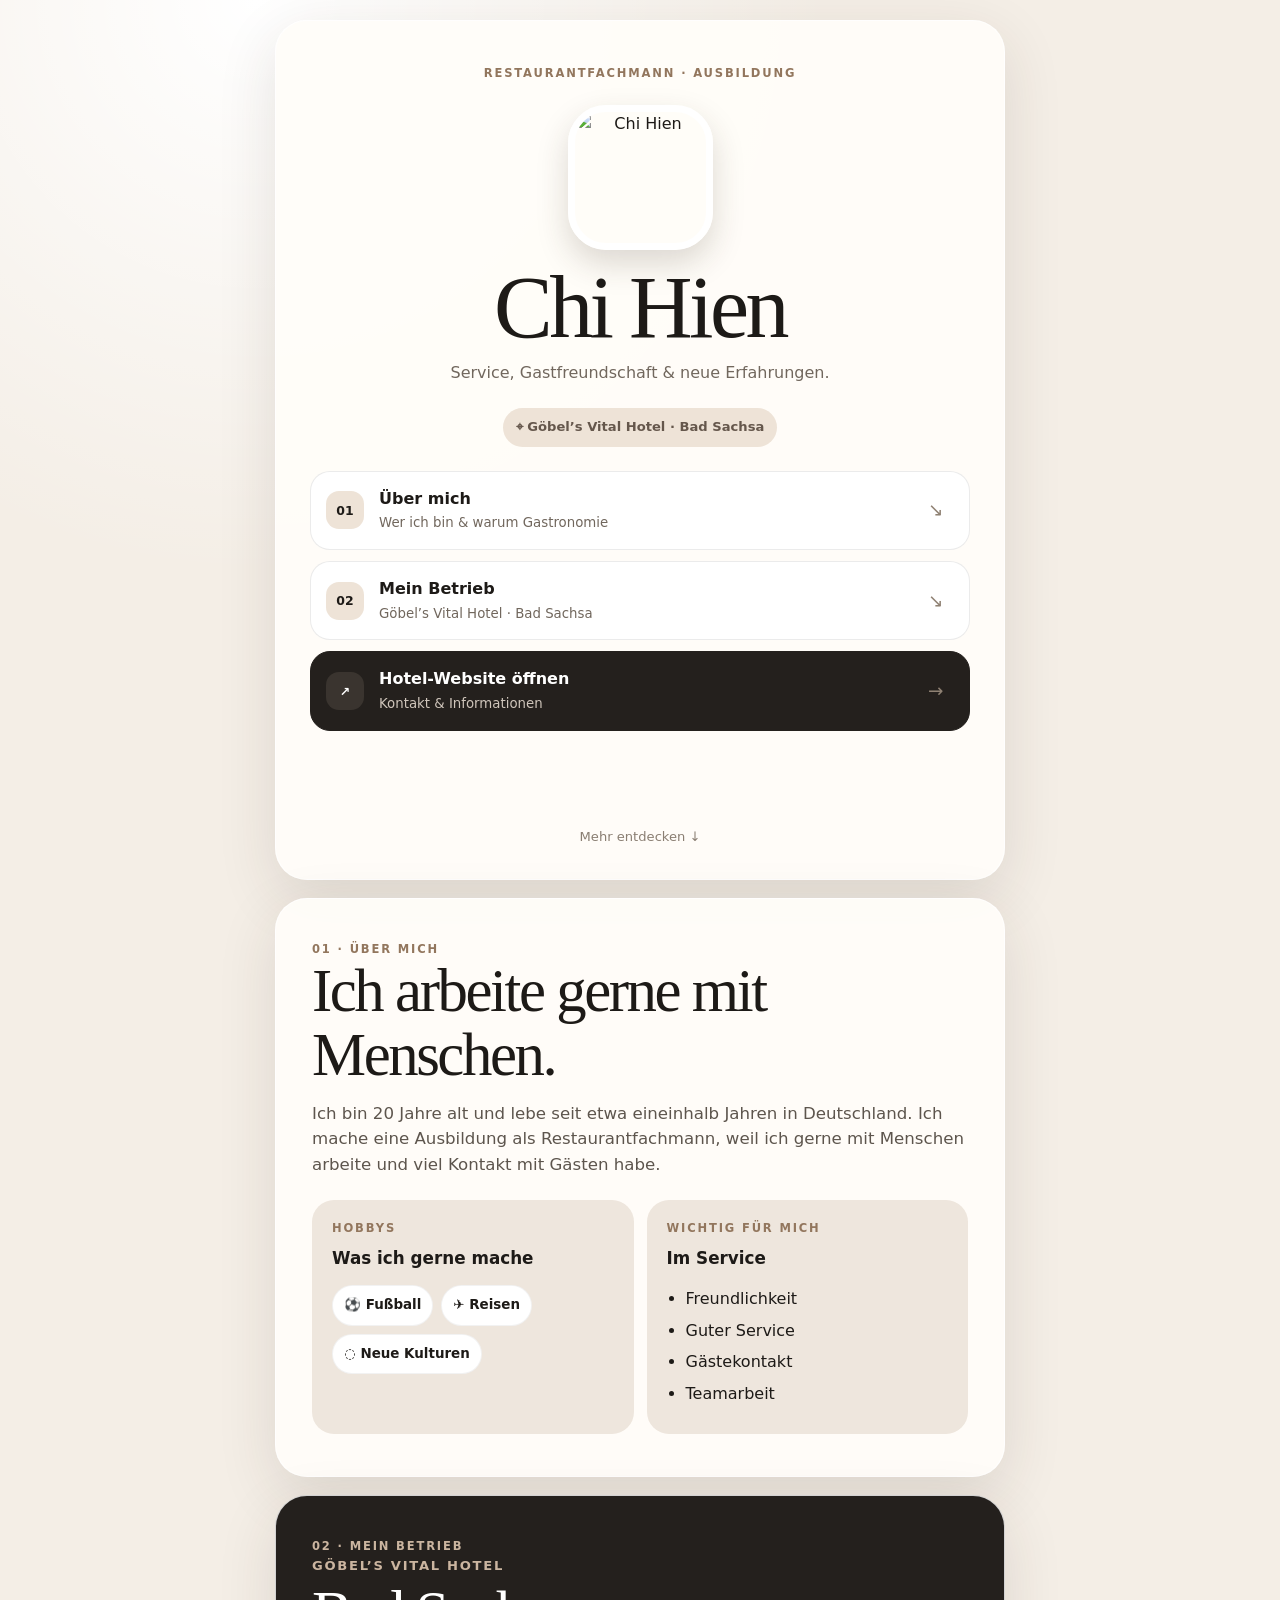
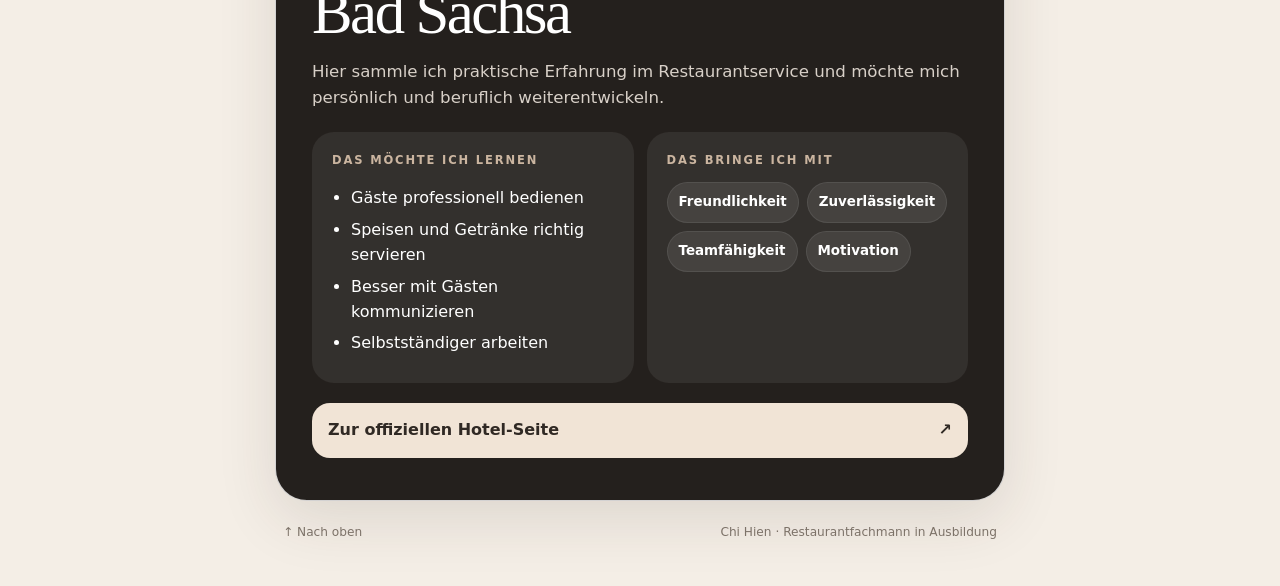
==== index.html @ 76a4362e "Create personal link-bio website" ====
<!doctype html>
<html lang="de">
<head>
<meta charset="utf-8">
<meta name="viewport" content="width=device-width,initial-scale=1">
<meta name="theme-color" content="#efe7dc">
<title>Chi Hien · Restaurantfachmann</title>
<style>
:root{--cream:#f4eee6;--paper:#fffdf9;--taupe:#d8cbbd;--ink:#1d1a17;--muted:#71675d;--brown:#92765d;--dark:#24201d}
*{box-sizing:border-box}html{scroll-behavior:smooth}body{margin:0;background:radial-gradient(circle at 20% 0,#fff 0,transparent 36rem),var(--cream);color:var(--ink);font-family:Inter,system-ui,-apple-system,Segoe UI,sans-serif;line-height:1.55}
a{color:inherit;text-decoration:none}.wrap{width:min(760px,100%);margin:auto;padding:20px 15px 44px}
.card{background:rgba(255,253,249,.94);border:1px solid rgba(255,255,255,.8);border-radius:32px;box-shadow:0 18px 60px rgba(55,44,35,.12)}
.hero{min-height:calc(100vh - 40px);padding:34px 22px 28px;text-align:center;display:flex;flex-direction:column;align-items:center}
.eyebrow,.label{font-size:.72rem;letter-spacing:.16em;font-weight:800;color:var(--brown)}
.avatar{width:145px;height:145px;object-fit:cover;border-radius:38px;border:7px solid #fff;box-shadow:0 14px 32px rgba(60,46,35,.18);margin:22px 0 16px}
h1,h2,h3,p{margin-top:0}h1,h2{font-family:Georgia,serif;font-weight:500;letter-spacing:-.04em}
h1{font-size:clamp(3rem,12vw,5.5rem);line-height:.95;margin-bottom:12px}h2{font-size:clamp(2.2rem,8vw,3.8rem);line-height:1.05;margin-bottom:14px}
.sub{color:var(--muted);max-width:420px}.pill{display:inline-flex;gap:8px;align-items:center;background:#eee3d7;color:#65574c;padding:9px 13px;border-radius:999px;font-size:.82rem;font-weight:700;margin:6px 0 24px}
.links{display:grid;gap:11px;width:100%}.link{display:grid;grid-template-columns:43px 1fr 26px;gap:10px;align-items:center;text-align:left;padding:15px;border-radius:20px;background:#fff;border:1px solid rgba(0,0,0,.08);transition:.2s}.link:hover{transform:translateY(-2px);box-shadow:0 12px 28px rgba(34,28,22,.09)}
.ico{width:38px;height:38px;border-radius:13px;background:#eee3d7;display:grid;place-items:center;font-size:.78rem;font-weight:900}.link strong{display:block}.link small{display:block;color:var(--muted);margin-top:2px}.arr{font-size:1.15rem;color:#8f8173}.link.dark{background:var(--dark);color:#fff;border-color:var(--dark)}.link.dark small{color:#cfc5bb}.link.dark .ico{background:#3a342f}
.more{margin-top:auto;padding-top:28px;color:#8a7e72;font-size:.82rem}
.section{margin-top:18px;padding:31px 22px}.lead{font-size:1.04rem;color:#5d554d}.grid{display:grid;gap:13px;margin-top:22px}.info{background:#eee6dd;border-radius:22px;padding:20px}.info h3{margin:7px 0 14px;font-size:1.05rem}.chips{display:flex;flex-wrap:wrap;gap:8px}.chips span{background:#fff;border:1px solid rgba(0,0,0,.05);padding:9px 11px;border-radius:999px;font-size:.84rem;font-weight:700}ul{padding-left:19px;margin-bottom:0}li{margin:7px 0}
.black{background:var(--dark);color:#fff}.black .label{color:#cbb5a0}.black .lead{color:#d8d0c8}.black .info{background:rgba(255,255,255,.07)}.black .chips span{background:rgba(255,255,255,.09);border-color:rgba(255,255,255,.08)}
.hotelbtn{display:flex;justify-content:space-between;align-items:center;margin-top:20px;background:#f1e4d6;color:#302924;border-radius:18px;padding:15px 16px;font-weight:900}
footer{display:flex;justify-content:space-between;gap:14px;padding:22px 8px 0;color:#7c7268;font-size:.76rem}
@media(min-width:620px){.hero{padding:44px 34px 32px}.section{padding:42px 36px}.grid{grid-template-columns:1fr 1fr}}
</style>
</head>
<body>
<main class="wrap">
<section class="card hero" id="top">
<div class="eyebrow">RESTAURANTFACHMANN · AUSBILDUNG</div>
<img class="avatar" src="profile.jpg" alt="Chi Hien">
<h1>Chi Hien</h1>
<p class="sub">Service, Gastfreundschaft & neue Erfahrungen.</p>
<div class="pill">⌖ Göbel’s Vital Hotel · Bad Sachsa</div>
<nav class="links">
<a class="link" href="#about"><span class="ico">01</span><span><strong>Über mich</strong><small>Wer ich bin & warum Gastronomie</small></span><span class="arr">↘</span></a>
<a class="link" href="#betrieb"><span class="ico">02</span><span><strong>Mein Betrieb</strong><small>Göbel’s Vital Hotel · Bad Sachsa</small></span><span class="arr">↘</span></a>
<a class="link dark" href="https://www.goebel-hotels.com/bad-sachsa/vital-hotel/kontakt/" target="_blank" rel="noopener"><span class="ico">↗</span><span><strong>Hotel-Website öffnen</strong><small>Kontakt & Informationen</small></span><span class="arr">→</span></a>
</nav>
<a class="more" href="#about">Mehr entdecken ↓</a>
</section>

<section class="card section" id="about">
<div class="label">01 · ÜBER MICH</div>
<h2>Ich arbeite gerne mit Menschen.</h2>
<p class="lead">Ich bin 20 Jahre alt und lebe seit etwa eineinhalb Jahren in Deutschland. Ich mache eine Ausbildung als Restaurantfachmann, weil ich gerne mit Menschen arbeite und viel Kontakt mit Gästen habe.</p>
<div class="grid">
<article class="info"><div class="label">HOBBYS</div><h3>Was ich gerne mache</h3><div class="chips"><span>⚽ Fußball</span><span>✈ Reisen</span><span>◌ Neue Kulturen</span></div></article>
<article class="info"><div class="label">WICHTIG FÜR MICH</div><h3>Im Service</h3><ul><li>Freundlichkeit</li><li>Guter Service</li><li>Gästekontakt</li><li>Teamarbeit</li></ul></article>
</div>
</section>

<section class="card section black" id="betrieb">
<div class="label">02 · MEIN BETRIEB</div>
<p style="letter-spacing:.13em;font-size:.82rem;color:#cbb5a0;font-weight:800;margin-bottom:5px">GÖBEL’S VITAL HOTEL</p>
<h2>Bad Sachsa</h2>
<p class="lead">Hier sammle ich praktische Erfahrung im Restaurantservice und möchte mich persönlich und beruflich weiterentwickeln.</p>
<div class="grid">
<article class="info"><div class="label">DAS MÖCHTE ICH LERNEN</div><ul><li>Gäste professionell bedienen</li><li>Speisen und Getränke richtig servieren</li><li>Besser mit Gästen kommunizieren</li><li>Selbstständiger arbeiten</li></ul></article>
<article class="info"><div class="label">DAS BRINGE ICH MIT</div><div class="chips" style="margin-top:12px"><span>Freundlichkeit</span><span>Zuverlässigkeit</span><span>Teamfähigkeit</span><span>Motivation</span></div></article>
</div>
<a class="hotelbtn" href="https://www.goebel-hotels.com/bad-sachsa/vital-hotel/kontakt/" target="_blank" rel="noopener">Zur offiziellen Hotel-Seite <span>↗</span></a>
</section>
<footer><a href="#top">↑ Nach oben</a><span>Chi Hien · Restaurantfachmann in Ausbildung</span></footer>
</main>
</body>
</html>
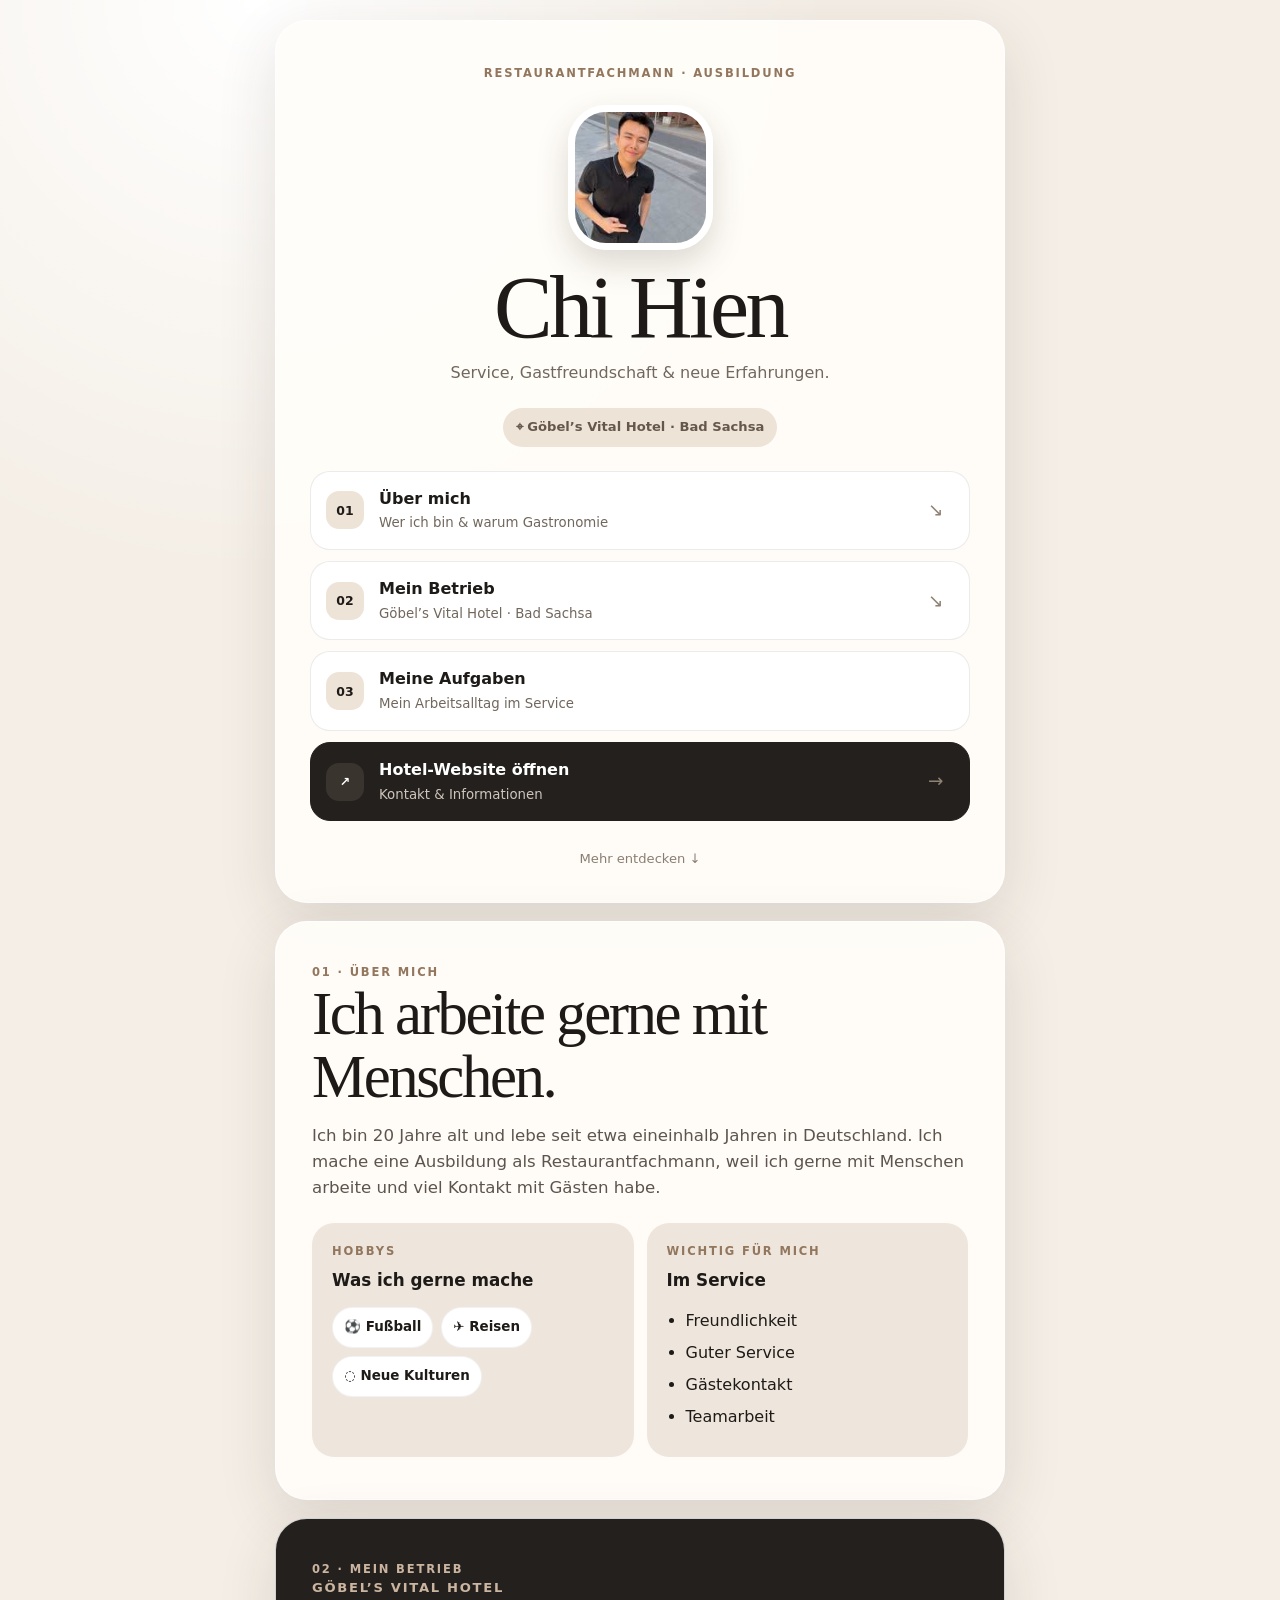
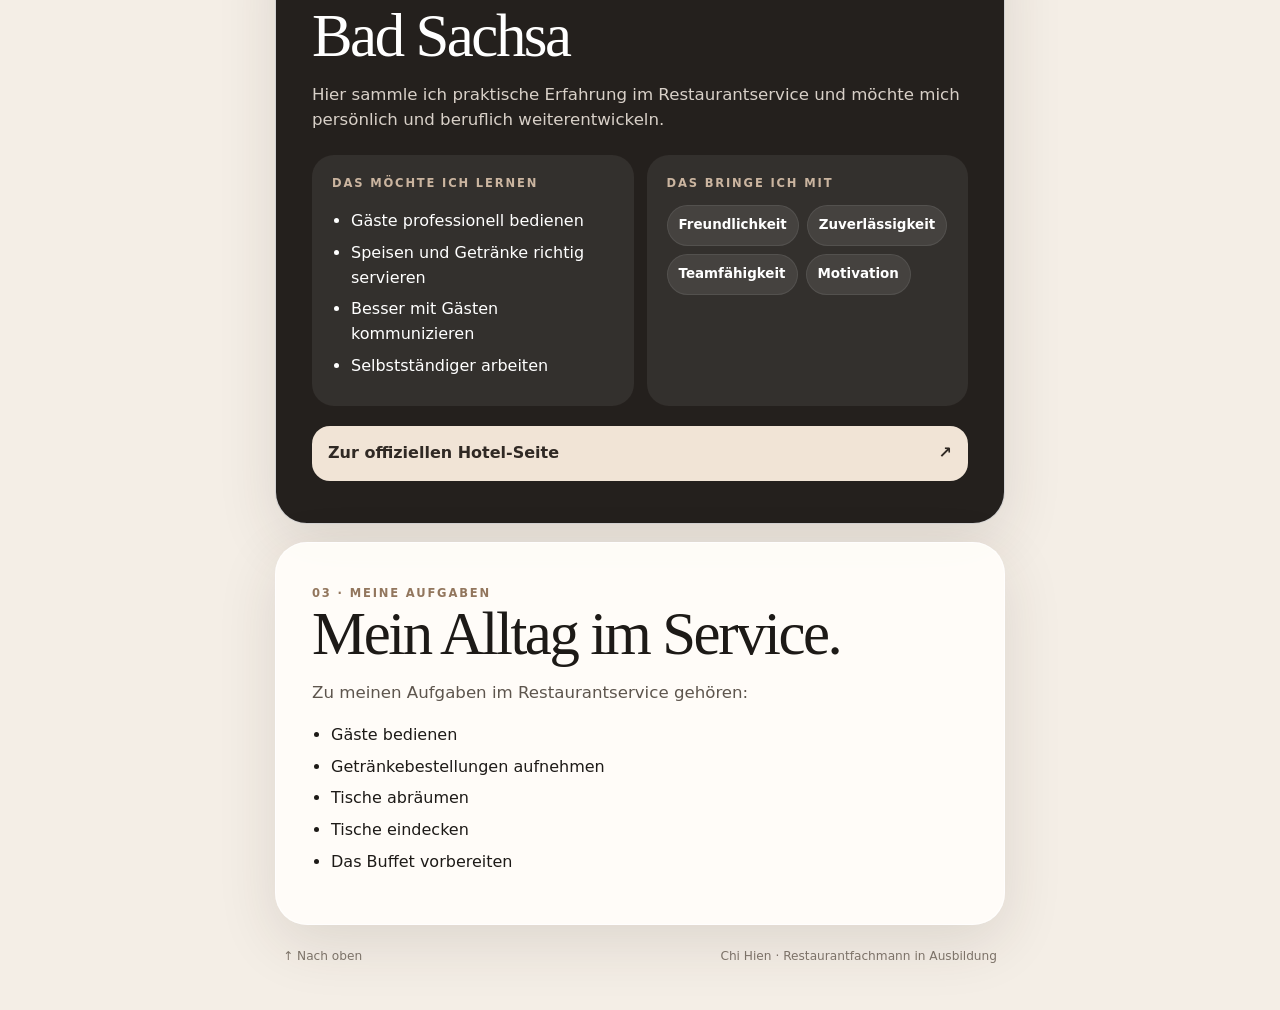
==== commit 36c1f4ac: "Add Chi Hien's provided daily service duties" ====
--- a/index.html
+++ b/index.html
@@ -37,6 +37,7 @@
 <nav class="links">
 <a class="link" href="#about"><span class="ico">01</span><span><strong>Über mich</strong><small>Wer ich bin & warum Gastronomie</small></span><span class="arr">↘</span></a>
 <a class="link" href="#betrieb"><span class="ico">02</span><span><strong>Mein Betrieb</strong><small>Göbel’s Vital Hotel · Bad Sachsa</small></span><span class="arr">↘</span></a>
+<a class="link" href="#aufgaben"><span class="ico">03</span><span><strong>Meine Aufgaben</strong><small>Mein Arbeitsalltag im Service</small></span></a>
 <a class="link dark" href="https://www.goebel-hotels.com/bad-sachsa/vital-hotel/kontakt/" target="_blank" rel="noopener"><span class="ico">↗</span><span><strong>Hotel-Website öffnen</strong><small>Kontakt & Informationen</small></span><span class="arr">→</span></a>
 </nav>
 <a class="more" href="#about">Mehr entdecken ↓</a>
@@ -63,6 +64,19 @@
 </div>
 <a class="hotelbtn" href="https://www.goebel-hotels.com/bad-sachsa/vital-hotel/kontakt/" target="_blank" rel="noopener">Zur offiziellen Hotel-Seite <span>↗</span></a>
 </section>
+
+<section class="card section" id="aufgaben">
+<div class="label">03 · MEINE AUFGABEN</div>
+<h2>Mein Alltag im Service.</h2>
+<p class="lead">Zu meinen Aufgaben im Restaurantservice gehören:</p>
+<ul>
+<li>Gäste bedienen</li>
+<li>Getränkebestellungen aufnehmen</li>
+<li>Tische abräumen</li>
+<li>Tische eindecken</li>
+<li>Das Buffet vorbereiten</li>
+</ul>
+</section>
 <footer><a href="#top">↑ Nach oben</a><span>Chi Hien · Restaurantfachmann in Ausbildung</span></footer>
 </main>
 </body>
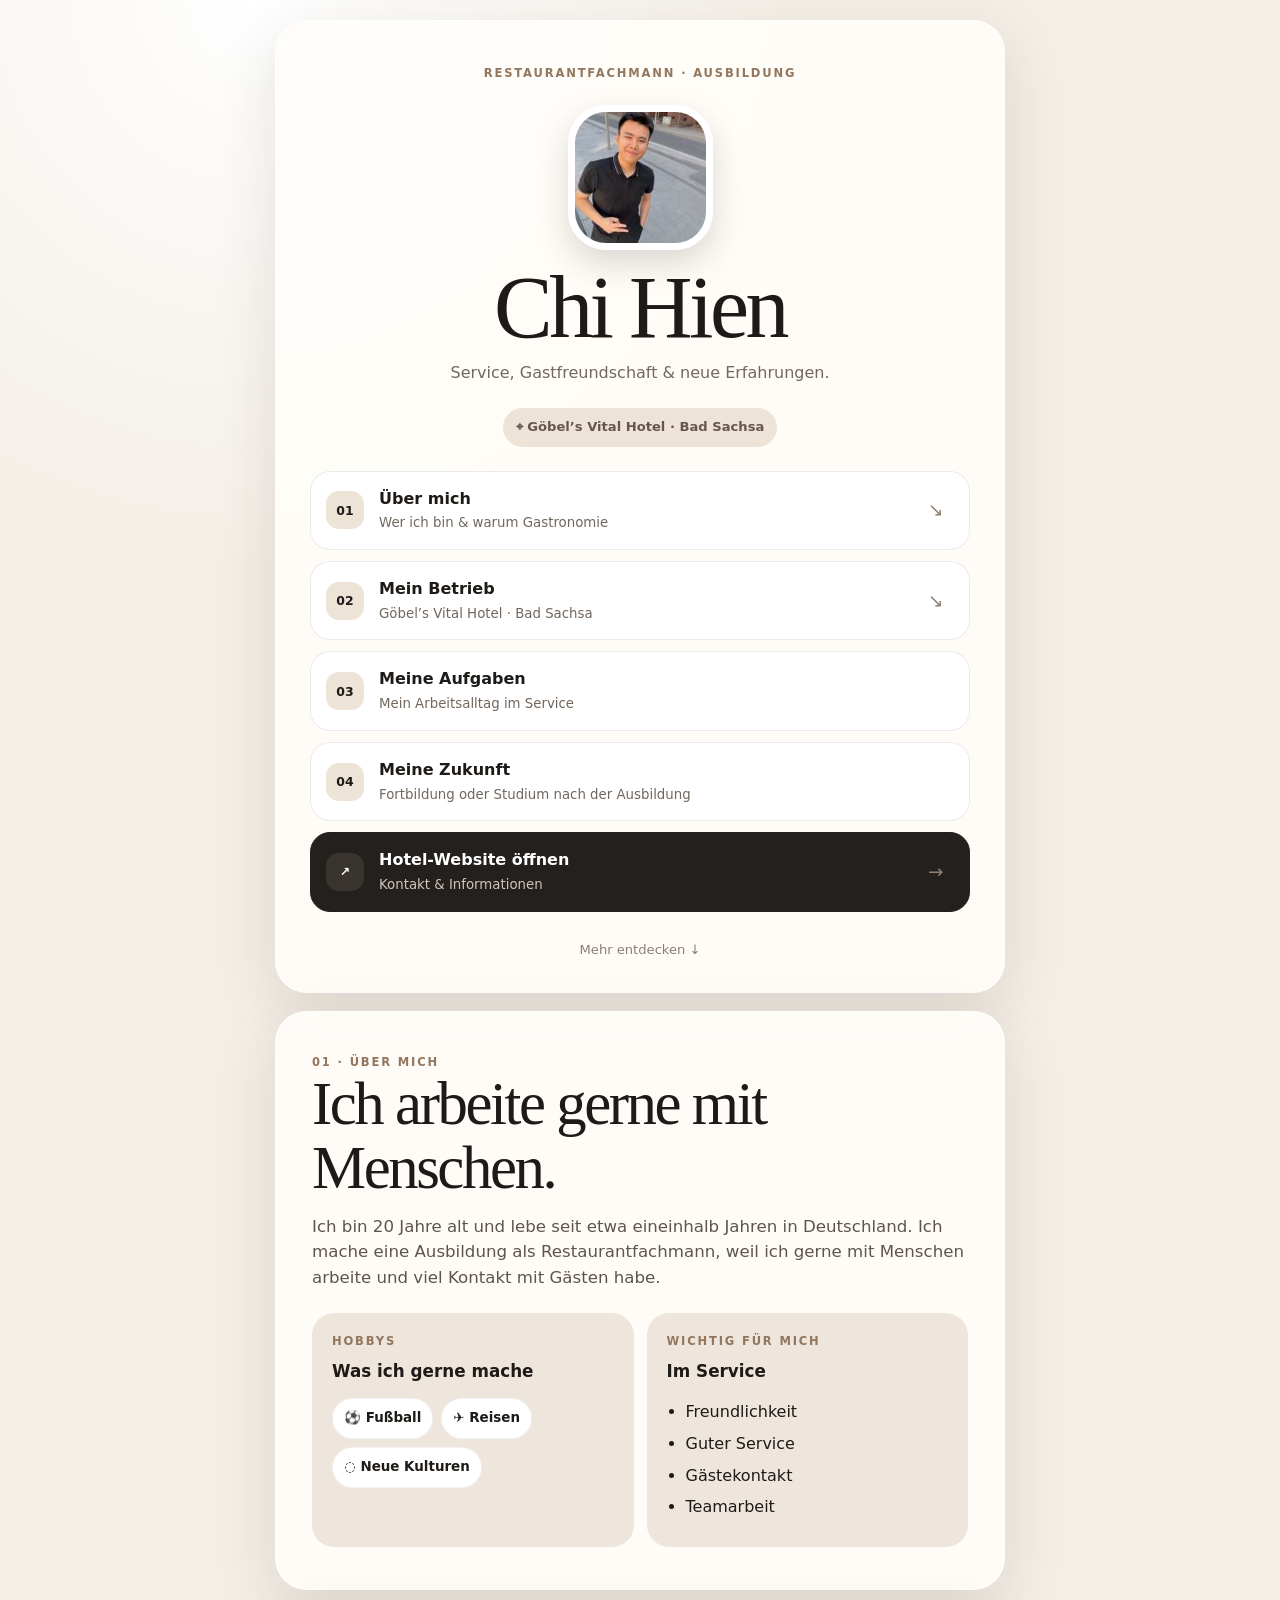
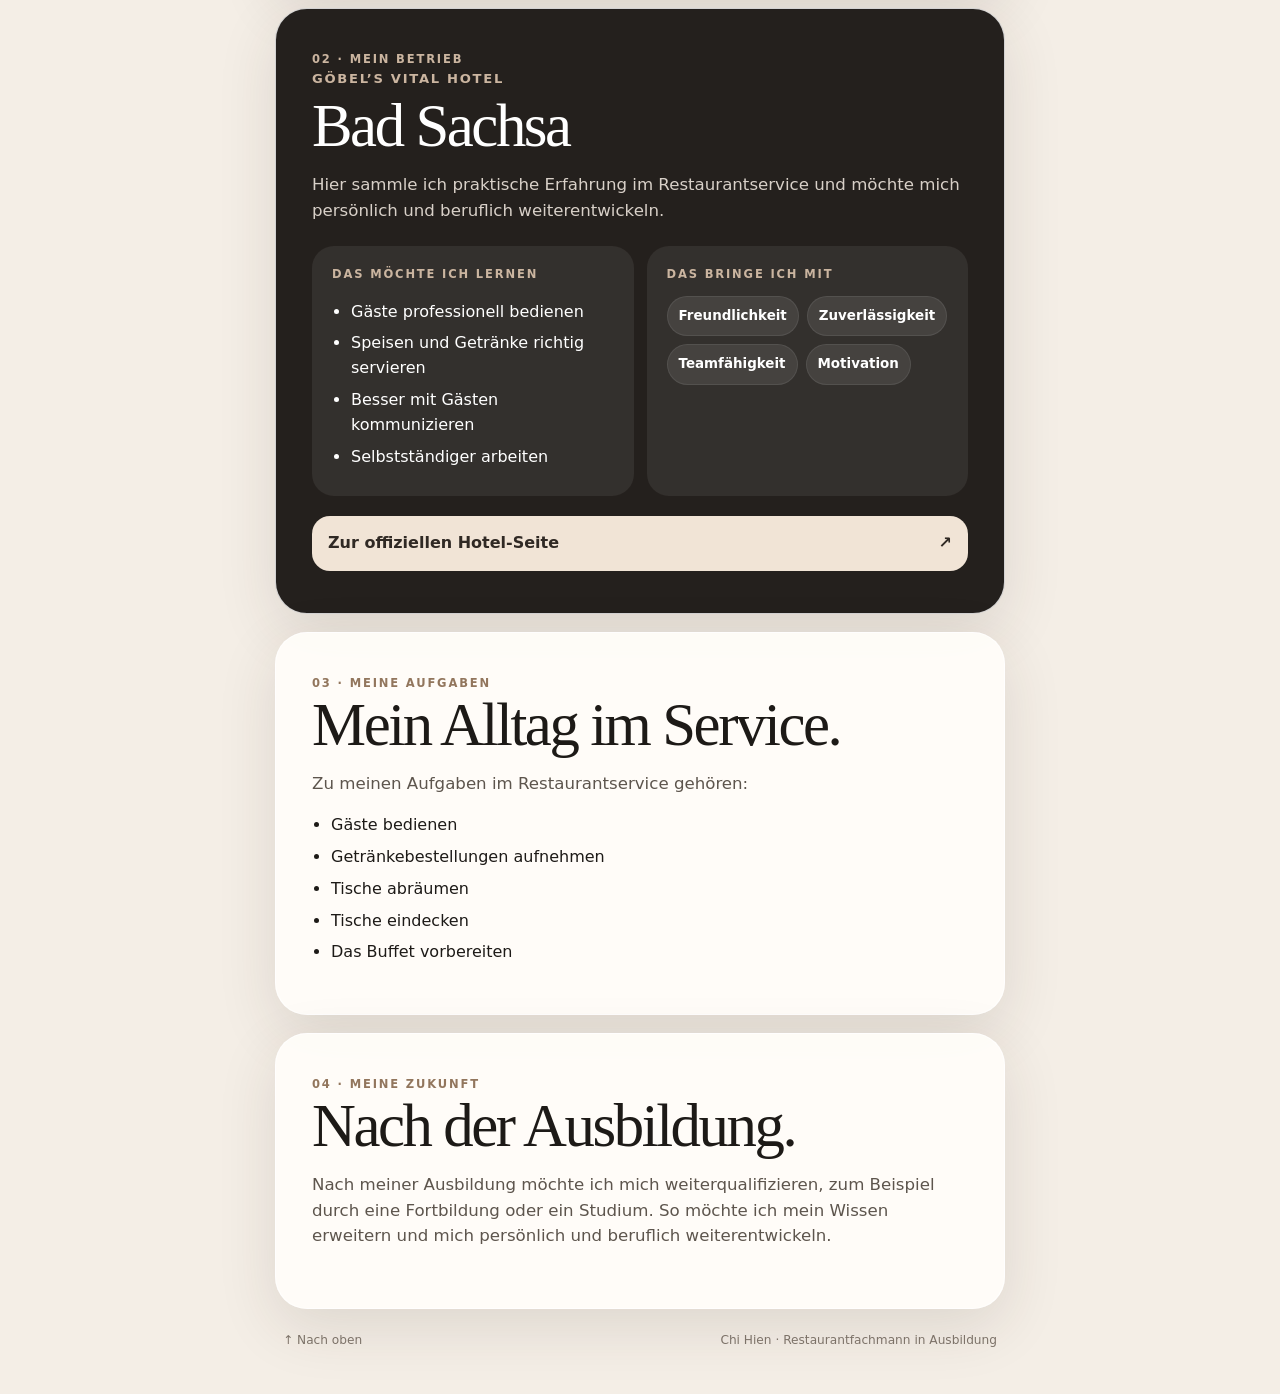
==== commit aace52f8: "Add Chi Hien's stated post-Ausbildung education goals" ====
--- a/index.html
+++ b/index.html
@@ -38,6 +38,7 @@
 <a class="link" href="#about"><span class="ico">01</span><span><strong>Über mich</strong><small>Wer ich bin & warum Gastronomie</small></span><span class="arr">↘</span></a>
 <a class="link" href="#betrieb"><span class="ico">02</span><span><strong>Mein Betrieb</strong><small>Göbel’s Vital Hotel · Bad Sachsa</small></span><span class="arr">↘</span></a>
 <a class="link" href="#aufgaben"><span class="ico">03</span><span><strong>Meine Aufgaben</strong><small>Mein Arbeitsalltag im Service</small></span></a>
+<a class="link" href="#zukunft"><span class="ico">04</span><span><strong>Meine Zukunft</strong><small>Fortbildung oder Studium nach der Ausbildung</small></span></a>
 <a class="link dark" href="https://www.goebel-hotels.com/bad-sachsa/vital-hotel/kontakt/" target="_blank" rel="noopener"><span class="ico">↗</span><span><strong>Hotel-Website öffnen</strong><small>Kontakt & Informationen</small></span><span class="arr">→</span></a>
 </nav>
 <a class="more" href="#about">Mehr entdecken ↓</a>
@@ -77,6 +78,12 @@
 <li>Das Buffet vorbereiten</li>
 </ul>
 </section>
+
+<section class="card section" id="zukunft">
+<div class="label">04 · MEINE ZUKUNFT</div>
+<h2>Nach der Ausbildung.</h2>
+<p class="lead">Nach meiner Ausbildung möchte ich mich weiterqualifizieren, zum Beispiel durch eine Fortbildung oder ein Studium. So möchte ich mein Wissen erweitern und mich persönlich und beruflich weiterentwickeln.</p>
+</section>
 <footer><a href="#top">↑ Nach oben</a><span>Chi Hien · Restaurantfachmann in Ausbildung</span></footer>
 </main>
 </body>
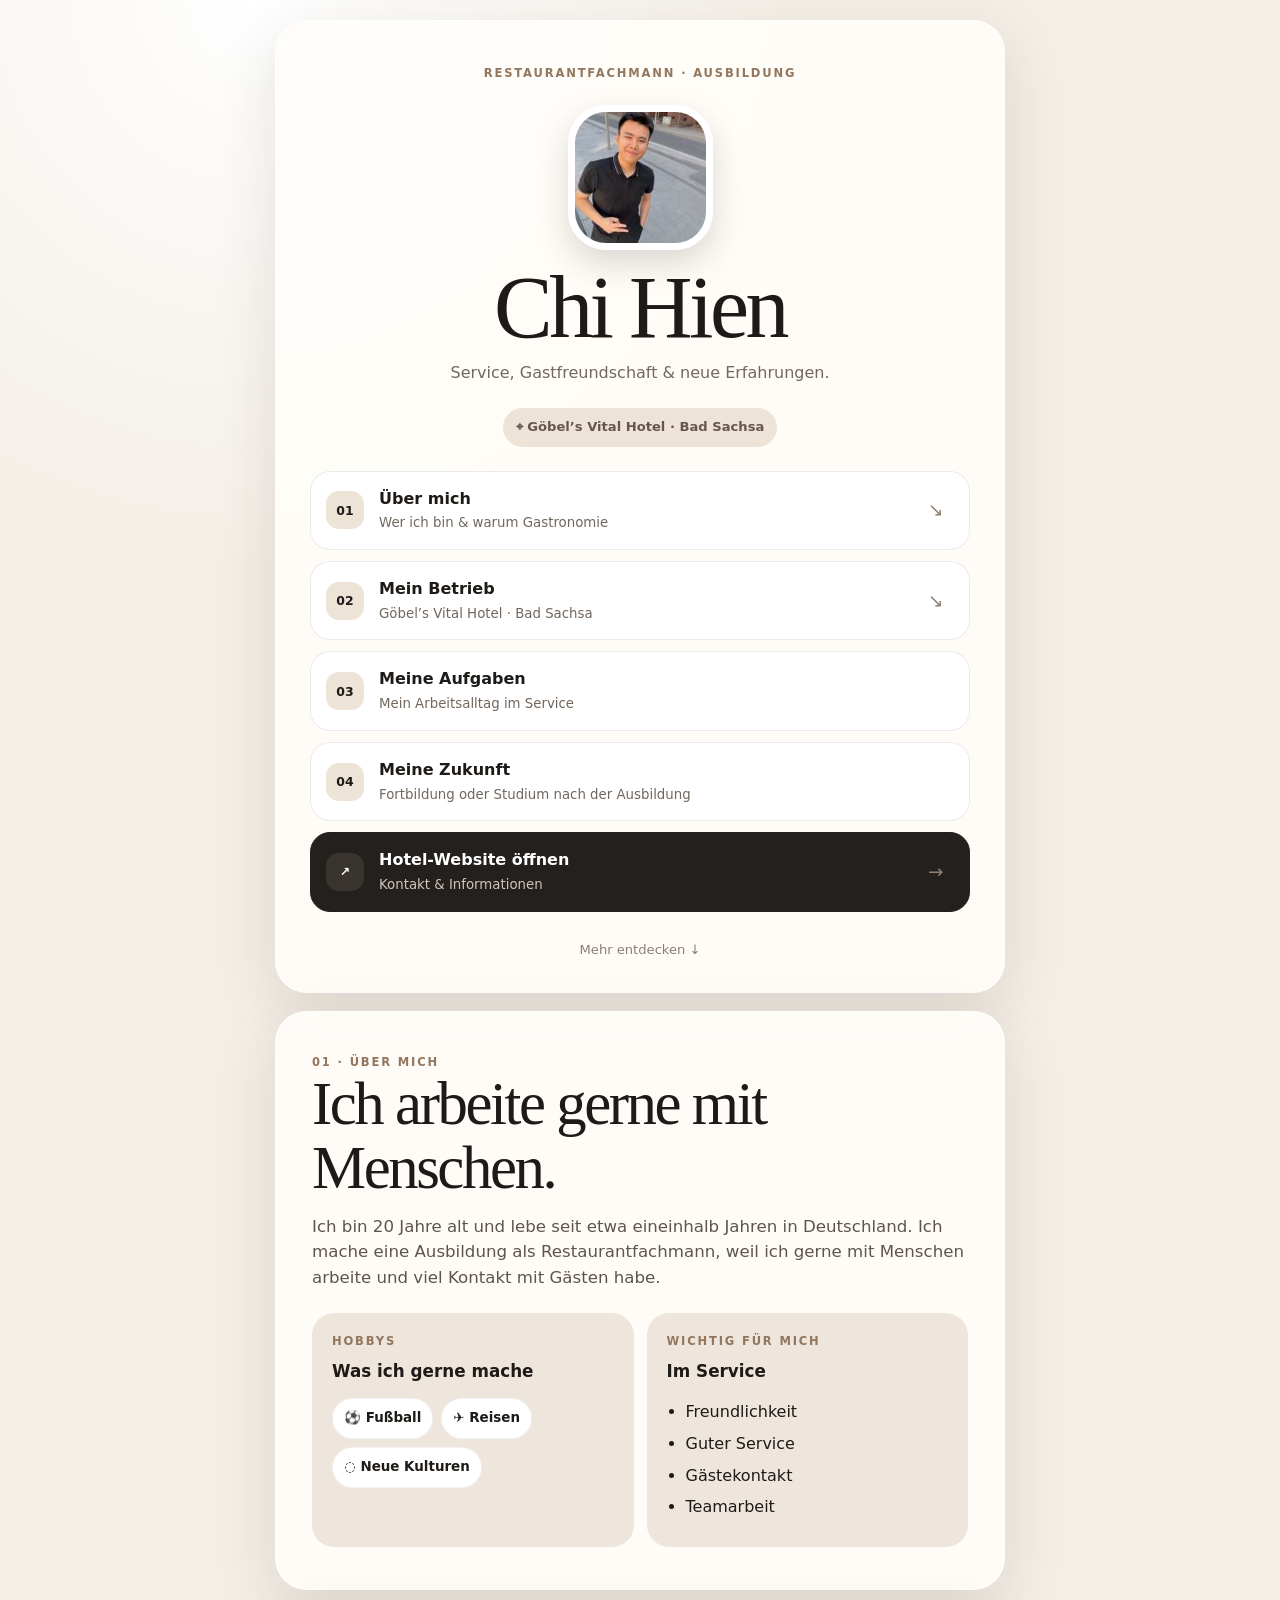
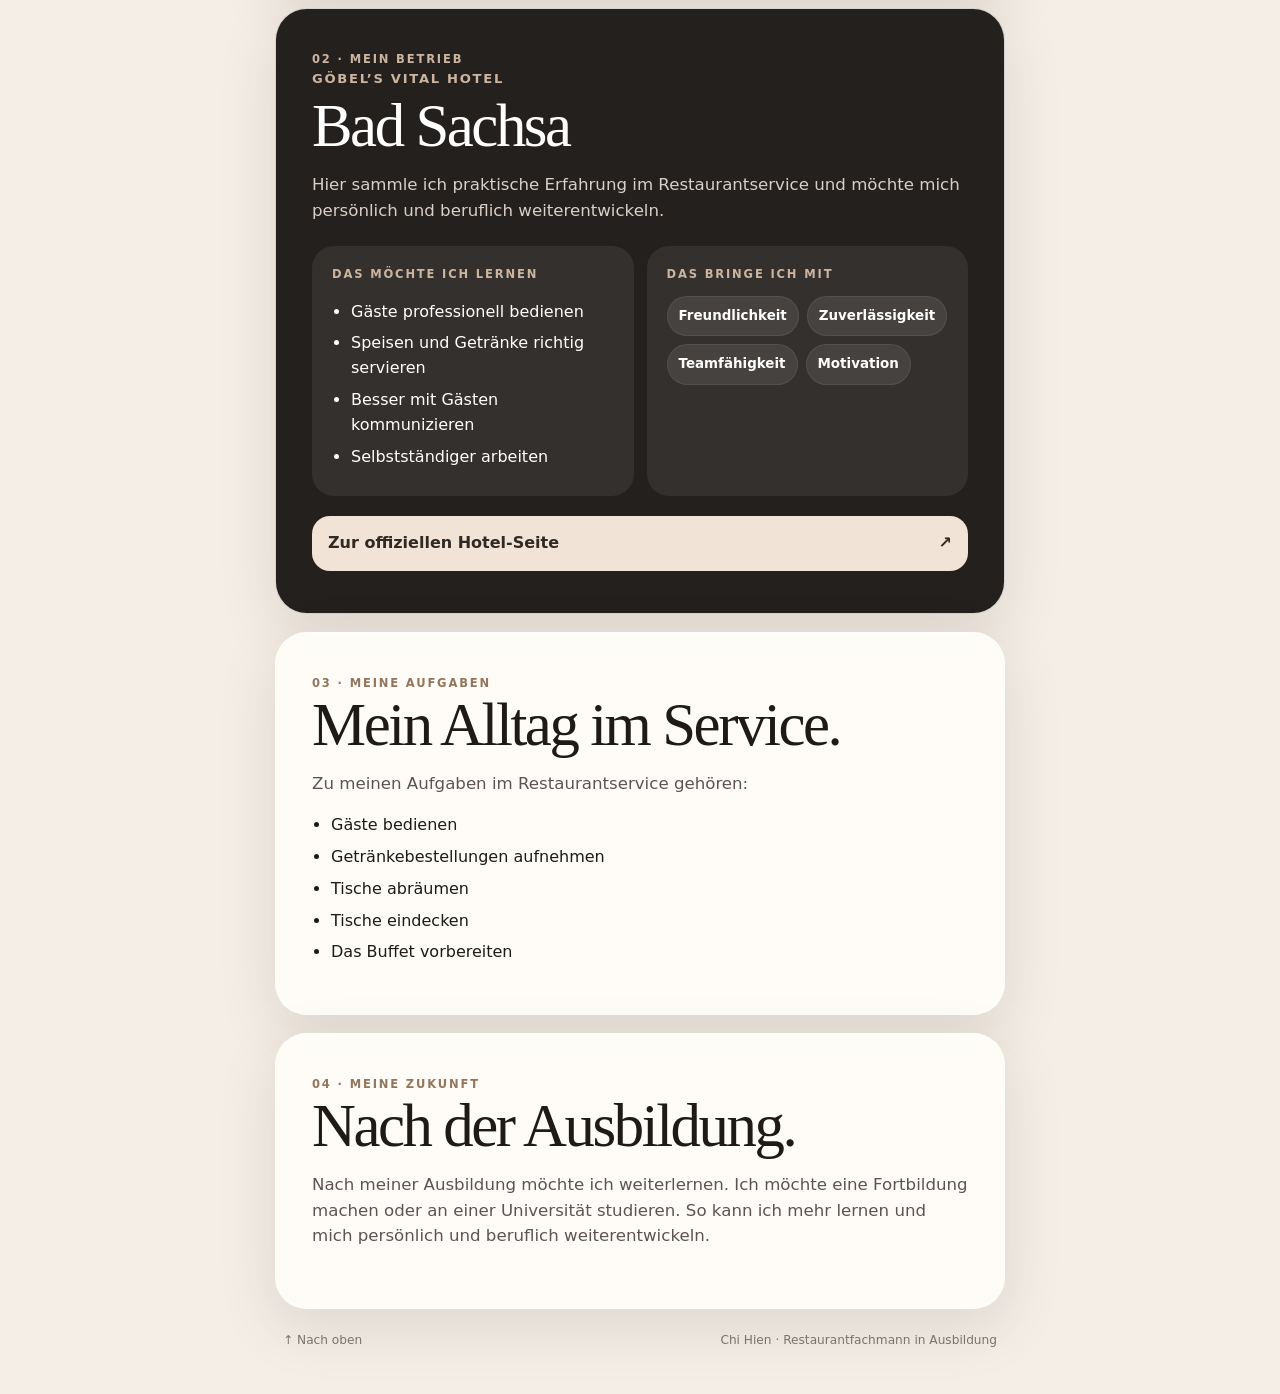
==== commit 699dbe22: "Simplify future education paragraph to German B1" ====
--- a/index.html
+++ b/index.html
@@ -82,7 +82,7 @@
 <section class="card section" id="zukunft">
 <div class="label">04 · MEINE ZUKUNFT</div>
 <h2>Nach der Ausbildung.</h2>
-<p class="lead">Nach meiner Ausbildung möchte ich mich weiterqualifizieren, zum Beispiel durch eine Fortbildung oder ein Studium. So möchte ich mein Wissen erweitern und mich persönlich und beruflich weiterentwickeln.</p>
+<p class="lead">Nach meiner Ausbildung möchte ich weiterlernen. Ich möchte eine Fortbildung machen oder an einer Universität studieren. So kann ich mehr lernen und mich persönlich und beruflich weiterentwickeln.</p>
 </section>
 <footer><a href="#top">↑ Nach oben</a><span>Chi Hien · Restaurantfachmann in Ausbildung</span></footer>
 </main>
